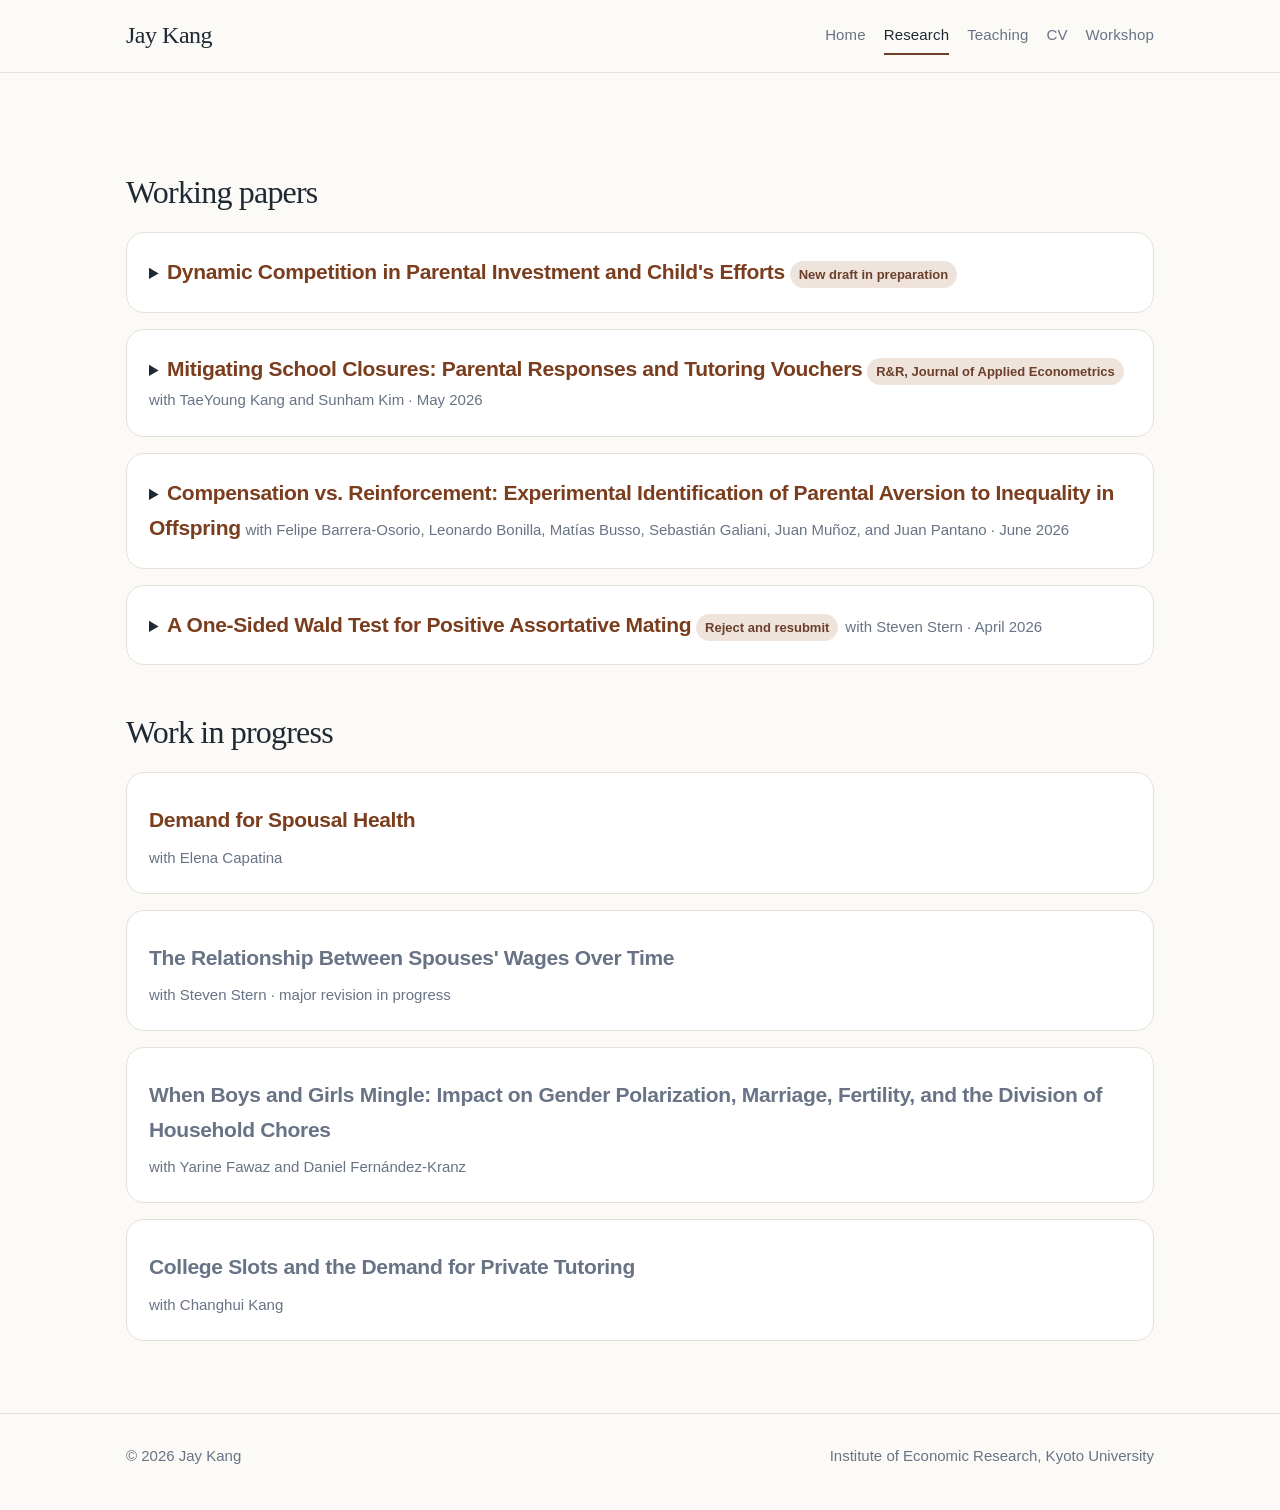
==== research.html @ d56e0472 "Add Google Analytics (GA4) to all pages" ====
<!doctype html>
<html lang="en">
<head>
  <meta charset="utf-8">
  <!-- Google Analytics (GA4) -->
  <script async src="https://www.googletagmanager.com/gtag/js?id=G-Q5BE9JWGGD"></script>
  <script>
    window.dataLayer = window.dataLayer || [];
    function gtag(){dataLayer.push(arguments);}
    gtag('js', new Date());
    gtag('config', 'G-Q5BE9JWGGD');
  </script>
  <meta name="viewport" content="width=device-width, initial-scale=1">
  <meta name="description" content="Research by Jay Kang.">
  <title>Research | Jay Kang</title>
  <link rel="stylesheet" href="assets/css/style.css">
  <!-- Teradive analytics -->
  <script>
  (function() {
    var d=document,s=d.createElement('script');
    s.src='https://teradive.com/t/0111522965ee/tracker.js';
    s.async=true;
    d.head.appendChild(s);
  })();
  </script>
</head>
<body>
  <header class="site-header">
    <div class="container nav-wrap">
      <a class="brand" href="index.html">Jay Kang</a>
      <nav class="nav" aria-label="Main navigation">
        <a href="index.html">Home</a>
        <a class="active" href="research.html">Research</a>
        <a href="teaching.html">Teaching</a>
        <a href="cv.html">CV</a>
        <a href="workshop.html">Workshop</a>
      </nav>
    </div>
  </header>

  <main>
    <div class="container">
      <h2>Working papers</h2>
      <div class="paper-list">
        <details class="paper">
          <summary>
            <a class="paper-title" href="https://jaykanglabor.github.io/jobmarket/Tournament_December.pdf" target="_blank" rel="noopener" onclick="event.stopPropagation()">Dynamic Competition in Parental Investment and Child's Efforts</a>
            <span class="paper-meta"><span class="badge">New draft in preparation</span></span>
          </summary>
          <div class="paper-body">
            <p>Competition for limited seats in prestigious colleges generates a "rat-race" equilibrium effect, driving demand for parental investment. Using admissions cutoffs, I document that attending a more prestigious college tier yields a substantial initial income premium—controlling for college entrance exam scores—with this gap widening over the lifecycle. I develop and estimate a dynamic tournament model in which each household chooses tutoring quality, tutoring hours, and student self-study hours. The model explains persistently high educational investment despite modest effects on test scores, as students maintain investment to avoid dropping to lower tiers. Using the estimated model, I find that a substantial portion of tutoring is driven by the competition channel. Counterfactual analysis shows that expanding elite college seats improves household welfare by reducing tutoring expenditure and hours.</p>
            <p class="paper-note"><span class="note-label">Previously circulated as</span> "Parental Investment, Child's Efforts, and Intergenerational Mobility."</p>
            <p class="paper-note"><span class="note-label">Recognition</span> KAEA Best Job Market Paper Award (2022); Award for Excellence in Research (Dissertation Award), Stony Brook University (2023).</p>
            <p class="paper-note"><span class="note-label">Presented at</span> Hitotsubashi University, Stone Center at U Chicago, GRIPS, Toulouse Economics of Education Workshop, University of Southampton, SOLE, SEHO, Kansai Labor, Yokohama National University, Korea University, Mannheim Family Economics Workshop, UNSW, ANU, Kyoto University, IAAE, University of Gothenburg, Missouri University of Science &amp; Technology, KDI, KIEP, KLI, SEA, DSE Summer School, AASLE, SBU Game Theory, and WEAI.</p>
            <div class="paper-links">
              <a href="https://jaykanglabor.github.io/jobmarket/Kang_JMP_draft.pdf">January 2023 draft</a>
            </div>
          </div>
        </details>

        <details class="paper">
          <summary>
            <a class="paper-title" href="https://jaykanglabor.github.io/jobmarket/KangKangKim_Voucher.pdf" target="_blank" rel="noopener" onclick="event.stopPropagation()">Mitigating School Closures: Parental Responses and Tutoring Vouchers</a>
            <span class="paper-meta"><span class="badge badge-rr">R&amp;R, Journal of Applied Econometrics</span>with TaeYoung Kang and Sunham Kim · May 2026</span>
          </summary>
          <div class="paper-body">
            <p>We investigate how reduced in-person school days affect educational inequality through parental responses. Exploiting quasi-experimental variation in school-level in-person days and a linked administrative–survey panel, we find that each ten-day loss increases household tutoring expenditure by 4 percent and within-school test-score dispersion by 25 percent. We build and estimate a household choice model in which formal schooling and tutoring jointly generate test scores. Estimates suggest that tutoring substitutes for in-person days and that closures burden low-income households disproportionately. Counterfactual simulations show that a means-tested tutoring-voucher program matches the overall inequality reduction of a universal scheme while cutting costs by 20 percent.</p>
            <p class="paper-note"><span class="note-label">Media coverage</span> The Kyunghyang Shinmun.</p>
          </div>
        </details>

        <details class="paper">
          <summary>
            <a class="paper-title" href="https://papers.ssrn.com/sol3/papers.cfm?abstract_id=6966958" target="_blank" rel="noopener" onclick="event.stopPropagation()">Compensation vs. Reinforcement: Experimental Identification of Parental Aversion to Inequality in Offspring</a>
            <span class="paper-meta">with Felipe Barrera-Osorio, Leonardo Bonilla, Matías Busso, Sebastián Galiani, Juan Muñoz, and Juan Pantano · June 2026</span>
          </summary>
          <div class="paper-body">
            <p>Parents may invest differently across children by compensating the disadvantaged child or by reinforcing the child with higher expected returns. We study this question using a conditional cash transfer experiment that uniquely randomized transfers at the student level, generating exogenous variation in transfer exposure across siblings within the same household. The transfers increased short-run attendance among treated students but generated negative spillovers on untreated siblings: untreated siblings of treated students were 3.7 percentage points less likely to graduate from college, a decline of about 30 percent relative to the control mean. We interpret these effects using a dynamic model of household schooling decisions that identifies parental aversion to inequality in children's educational outcomes. The estimated model implies limited aversion to inequality in children's educational outcomes and reproduces held-out treatment effects not used in estimation. A decomposition shows that the negative spillover is primarily driven by substitution in educational investments toward the treated child.</p>
            <p class="paper-note"><span class="note-label">Presented at</span> Seoul National University, Aoyama Gakuin University, Australian National University, University of Technology Sydney, Korea University, Kyoto University, ISER at Osaka University, the Labor Economics Workshop at the University of Tokyo, AASLE 2023, SOLE/AASLE/EALE 2025, the Sejong Applied Micro Workshop, and the Econometric Society World Congress. Coauthors' presentations are not included.</p>
            <div class="paper-links">
              <a href="https://www.socialscienceregistry.org/trials/7719">AEA RCT Registry</a>
            </div>
          </div>
        </details>

        <details class="paper">
          <summary>
            <a class="paper-title" href="https://jaykanglabor.github.io/jobmarket/assortativematingeasytest.pdf" target="_blank" rel="noopener" onclick="event.stopPropagation()">A One-Sided Wald Test for Positive Assortative Mating</a>
            <span class="paper-meta"><span class="badge">Reject and resubmit</span>with Steven Stern · April 2026</span>
          </summary>
          <div class="paper-body">
            <p>We develop a one-sided Wald test for positive assortative mating (PAM) that tests the null hypothesis of random matching against the alternative of PAM. By framing the problem as testing equality constraints against inequality constraints, our test statistic follows a chi-bar-squared distribution under the null. Monte Carlo simulations demonstrate that the test performs well under weak assortative mating and moderate sample sizes. Empirical applications using CPS data confirm that our method effectively detects PAM on predicted wages.</p>
          </div>
        </details>
      </div>

      <h2>Work in progress</h2>
      <div class="paper-list">
        <article class="paper">
          <p class="paper-title"><a href="https://jaykanglabor.github.io/jobmarket/Demand%20for%20Spousal%20Health.pdf" target="_blank" rel="noopener">Demand for Spousal Health</a></p>
          <p class="paper-meta">with Elena Capatina</p>
        </article>

        <article class="paper">
          <p class="paper-title">The Relationship Between Spouses' Wages Over Time</p>
          <p class="paper-meta">with Steven Stern · major revision in progress</p>
        </article>

        <article class="paper">
          <p class="paper-title">When Boys and Girls Mingle: Impact on Gender Polarization, Marriage, Fertility, and the Division of Household Chores</p>
          <p class="paper-meta">with Yarine Fawaz and Daniel Fernández-Kranz</p>
        </article>

        <article class="paper">
          <p class="paper-title">College Slots and the Demand for Private Tutoring</p>
          <p class="paper-meta">with Changhui Kang</p>
        </article>
      </div>

    </div>
  </main>

  <footer class="site-footer">
    <div class="container footer-wrap">
      <span>© 2026 Jay Kang</span>
      <span>Institute of Economic Research, Kyoto University</span>
    </div>
  </footer>
</body>
</html>
---- assets/css/style.css ----
/*
  Jay Kang academic website
  Plain HTML/CSS. No build step required.
  To edit colors, start with the variables below.
*/

:root {
  --bg: #fbfaf7;
  --paper: #ffffff;
  --ink: #1f2933;
  --muted: #687385;
  --line: #e6e0d8;
  --accent: #6b3f2a;
  --accent-soft: #efe4dc;
  --link: #7a3d1d;
  --shadow: 0 18px 40px rgba(31, 41, 51, 0.08);
  --radius: 18px;
  --max-width: 1080px;
}

* {
  box-sizing: border-box;
}

html {
  scroll-behavior: smooth;
}

body {
  margin: 0;
  background: var(--bg);
  color: var(--ink);
  font-family: -apple-system, BlinkMacSystemFont, "Segoe UI", Roboto, Helvetica, Arial, sans-serif;
  font-size: 17px;
  line-height: 1.65;
}

img {
  max-width: 100%;
  display: block;
}

a {
  color: var(--link);
  text-decoration: none;
}

a:hover,
a:focus {
  text-decoration: underline;
}

.container {
  max-width: var(--max-width);
  margin: 0 auto;
  padding: 0 26px;
}

.site-header {
  border-bottom: 1px solid var(--line);
  background: rgba(251, 250, 247, 0.92);
  backdrop-filter: blur(10px);
  position: sticky;
  top: 0;
  z-index: 10;
}

.nav-wrap {
  min-height: 72px;
  display: flex;
  align-items: center;
  justify-content: space-between;
  gap: 28px;
}

.brand {
  font-family: Georgia, "Times New Roman", serif;
  font-size: 24px;
  color: var(--ink);
  letter-spacing: -0.02em;
  white-space: nowrap;
}

.nav {
  display: flex;
  flex-wrap: wrap;
  justify-content: flex-end;
  gap: 18px;
  font-size: 15px;
  letter-spacing: 0.01em;
}

.nav a {
  color: var(--muted);
  padding: 6px 0;
  border-bottom: 2px solid transparent;
}

.nav a:hover,
.nav a:focus,
.nav a.active {
  color: var(--ink);
  border-bottom-color: var(--accent);
  text-decoration: none;
}

main {
  padding: 52px 0 72px;
}

.hero {
  display: grid;
  grid-template-columns: minmax(0, 1.45fr) minmax(260px, 0.7fr);
  gap: 54px;
  align-items: start;
}

.kicker {
  color: var(--accent);
  font-weight: 700;
  text-transform: uppercase;
  font-size: 13px;
  letter-spacing: 0.11em;
  margin: 0 0 16px;
}

h1,
h2,
h3 {
  line-height: 1.22;
  margin: 0 0 16px;
}

h1 {
  font-family: Georgia, "Times New Roman", serif;
  font-weight: 500;
  font-size: clamp(42px, 7vw, 78px);
  letter-spacing: -0.055em;
}

h2 {
  font-family: Georgia, "Times New Roman", serif;
  font-size: 32px;
  font-weight: 500;
  letter-spacing: -0.025em;
  margin-top: 48px;
}

h3 {
  font-size: 21px;
  font-weight: 700;
  letter-spacing: -0.01em;
}

.lead {
  font-size: clamp(20px, 2.2vw, 25px);
  line-height: 1.48;
  color: #344055;
  max-width: 780px;
  margin: 0 0 24px;
}

.meta-line {
  color: var(--muted);
  margin: 0 0 24px;
}

.button-row {
  display: flex;
  flex-wrap: wrap;
  gap: 10px;
  margin: 26px 0 0;
}

.button {
  display: inline-flex;
  align-items: center;
  justify-content: center;
  border: 1px solid var(--line);
  border-radius: 999px;
  padding: 9px 15px;
  background: var(--paper);
  color: var(--ink);
  box-shadow: 0 4px 16px rgba(31, 41, 51, 0.04);
  font-size: 15px;
}

.button.primary {
  background: var(--accent);
  color: #fff;
  border-color: var(--accent);
}

.button:hover,
.button:focus {
  text-decoration: none;
  transform: translateY(-1px);
}

.profile-card {
  background: var(--paper);
  border: 1px solid var(--line);
  border-radius: var(--radius);
  padding: 18px;
  box-shadow: var(--shadow);
}

.profile-card img {
  border-radius: 14px;
  aspect-ratio: 1 / 1;
  object-fit: cover;
  background: var(--accent-soft);
}

.profile-card .name {
  margin: 18px 0 4px;
  font-size: 20px;
  font-weight: 700;
}

.profile-card .role,
.profile-card .small {
  color: var(--muted);
  font-size: 15px;
  line-height: 1.5;
  margin: 0;
}

.profile-links {
  margin-top: 14px;
  display: grid;
  gap: 7px;
  font-size: 15px;
}

.section-grid {
  display: grid;
  grid-template-columns: repeat(3, minmax(0, 1fr));
  gap: 16px;
  margin-top: 22px;
}

.tile,
.paper,
.notice,
.timeline-item,
.schedule-row {
  background: var(--paper);
  border: 1px solid var(--line);
  border-radius: var(--radius);
  padding: 22px;
}

.tile p,
.paper p,
.notice p,
.timeline-item p {
  color: var(--muted);
  margin: 8px 0 0;
}

.paper-list {
  display: grid;
  gap: 16px;
  margin-top: 20px;
}

.paper-title {
  font-size: 21px;
  font-weight: 750;
  letter-spacing: -0.015em;
  margin: 0 0 4px;
}

.paper-meta {
  color: var(--muted);
  font-size: 15px;
  margin: 0 0 10px;
}

.paper-links {
  display: flex;
  flex-wrap: wrap;
  gap: 12px;
  margin-top: 12px;
  font-size: 15px;
}

.badge {
  display: inline-block;
  border-radius: 999px;
  padding: 3px 9px;
  background: var(--accent-soft);
  color: var(--accent);
  font-size: 13px;
  font-weight: 700;
  margin-right: 7px;
}

.page-title {
  max-width: 820px;
  margin-bottom: 36px;
}

.page-title h1 {
  font-size: clamp(38px, 6vw, 64px);
}

.two-column {
  display: grid;
  grid-template-columns: minmax(0, 0.9fr) minmax(0, 1.1fr);
  gap: 32px;
}

.sidebar-note {
  border-left: 3px solid var(--accent);
  padding-left: 18px;
  color: var(--muted);
}

.list-plain {
  margin: 0;
  padding-left: 21px;
}

.list-plain li + li {
  margin-top: 8px;
}

.timeline {
  display: grid;
  gap: 14px;
}

.timeline-item {
  display: grid;
  grid-template-columns: 150px minmax(0, 1fr);
  gap: 20px;
}

.year {
  color: var(--accent);
  font-weight: 800;
}

.workshop-hero {
  background: var(--paper);
  border: 1px solid var(--line);
  border-radius: calc(var(--radius) + 8px);
  padding: clamp(26px, 5vw, 48px);
  box-shadow: var(--shadow);
}

.schedule {
  display: grid;
  gap: 10px;
  margin-top: 18px;
}

.schedule-row {
  display: grid;
  grid-template-columns: 120px minmax(0, 1fr);
  gap: 18px;
  padding: 18px 20px;
}

.schedule-time {
  color: var(--accent);
  font-weight: 800;
  white-space: nowrap;
}

.site-footer {
  border-top: 1px solid var(--line);
  color: var(--muted);
  padding: 30px 0 42px;
  font-size: 15px;
}

.footer-wrap {
  display: flex;
  justify-content: space-between;
  gap: 24px;
  flex-wrap: wrap;
}

@media (max-width: 820px) {
  .nav-wrap {
    align-items: flex-start;
    flex-direction: column;
    padding: 18px 0;
    gap: 10px;
  }

  .nav {
    justify-content: flex-start;
  }

  .hero,
  .two-column {
    grid-template-columns: 1fr;
  }

  .profile-card {
    max-width: 380px;
  }

  .section-grid {
    grid-template-columns: 1fr;
  }

  .timeline-item,
  .schedule-row {
    grid-template-columns: 1fr;
    gap: 6px;
  }
}

@media print {
  .site-header,
  .site-footer,
  .button-row {
    display: none;
  }

  body {
    background: #fff;
    color: #000;
    font-size: 12pt;
  }

  main {
    padding: 0;
  }

  .container {
    max-width: none;
    padding: 0;
  }

  .paper,
  .tile,
  .timeline-item,
  .notice {
    border: 0;
    padding: 0;
  }
}
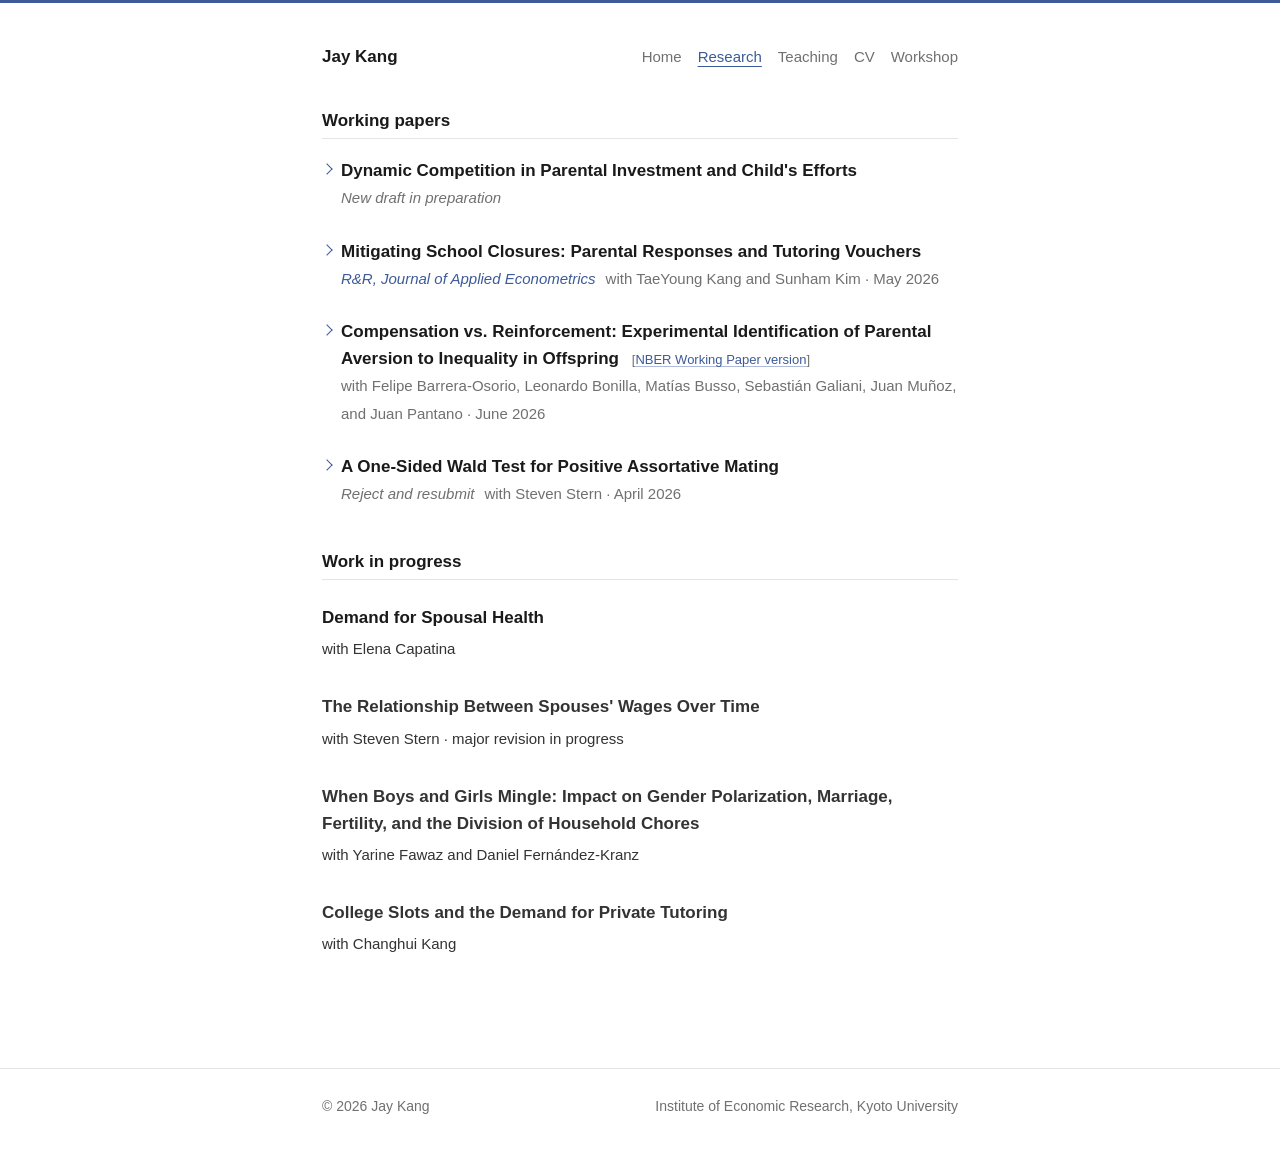
==== commit 63c6bf16: "Bracket the inline NBER reference link" ====
--- a/research.html
+++ b/research.html
@@ -71,7 +71,10 @@
 
         <details class="paper">
           <summary>
-            <a class="paper-title" href="https://papers.ssrn.com/sol3/papers.cfm?abstract_id=6966958" target="_blank" rel="noopener" onclick="event.stopPropagation()">Compensation vs. Reinforcement: Experimental Identification of Parental Aversion to Inequality in Offspring</a>
+            <span class="paper-headline">
+              <a class="paper-title" href="https://papers.ssrn.com/sol3/papers.cfm?abstract_id=6966958" target="_blank" rel="noopener" onclick="event.stopPropagation()">Compensation vs. Reinforcement: Experimental Identification of Parental Aversion to Inequality in Offspring</a>
+              <span class="paper-ref">[<a href="https://www.nber.org/papers/w35375" target="_blank" rel="noopener" onclick="event.stopPropagation()">NBER Working Paper version</a>]</span>
+            </span>
             <span class="paper-meta">with Felipe Barrera-Osorio, Leonardo Bonilla, Matías Busso, Sebastián Galiani, Juan Muñoz, and Juan Pantano · June 2026</span>
           </summary>
           <div class="paper-body">
--- a/assets/css/style.css
+++ b/assets/css/style.css
@@ -1,21 +1,17 @@
 /*
-  Jay Kang academic website
-  Plain HTML/CSS. No build step required.
-  To edit colors, start with the variables below.
+  Hyunjae (Jay) Kang — minimal academic website
+  Plain HTML/CSS. No build step. Text-first, single column.
 */
 
 :root {
-  --bg: #fbfaf7;
-  --paper: #ffffff;
-  --ink: #1f2933;
-  --muted: #687385;
-  --line: #e6e0d8;
-  --accent: #6b3f2a;
-  --accent-soft: #efe4dc;
-  --link: #7a3d1d;
-  --shadow: 0 18px 40px rgba(31, 41, 51, 0.08);
-  --radius: 18px;
-  --max-width: 1080px;
+  --ink: #1a1a1a;
+  --muted: #707070;
+  --line: #e4e4e4;
+  --link: #1a1a1a;
+  --accent: #3d5a99;        /* refined slate indigo */
+  --accent-deep: #2c4373;   /* darker, for hover/contrast */
+  --accent-soft: #aebbdd;   /* light tint for underlines */
+  --max-width: 680px;
 }
 
 * {
@@ -23,16 +19,18 @@
 }
 
 html {
-  scroll-behavior: smooth;
+  -webkit-text-size-adjust: 100%;
 }
 
 body {
   margin: 0;
-  background: var(--bg);
+  background: #fff;
   color: var(--ink);
   font-family: -apple-system, BlinkMacSystemFont, "Segoe UI", Roboto, Helvetica, Arial, sans-serif;
   font-size: 17px;
-  line-height: 1.65;
+  line-height: 1.6;
+  -webkit-font-smoothing: antialiased;
+  border-top: 3px solid var(--accent);
 }
 
 img {
@@ -41,380 +39,547 @@
 }
 
 a {
-  color: var(--link);
-  text-decoration: none;
+  color: var(--accent);
+  text-decoration: underline;
+  text-underline-offset: 2px;
+  text-decoration-thickness: 1px;
+  text-decoration-color: var(--accent-soft);
 }
 
 a:hover,
 a:focus {
-  text-decoration: underline;
+  color: var(--accent-deep);
+  text-decoration-color: var(--accent);
 }
 
 .container {
   max-width: var(--max-width);
   margin: 0 auto;
-  padding: 0 26px;
-}
+  padding: 0 22px;
+}
+
+/* ---------- Header / nav ---------- */
 
 .site-header {
-  border-bottom: 1px solid var(--line);
-  background: rgba(251, 250, 247, 0.92);
-  backdrop-filter: blur(10px);
-  position: sticky;
-  top: 0;
-  z-index: 10;
+  padding: 40px 0 0;
 }
 
 .nav-wrap {
-  min-height: 72px;
   display: flex;
-  align-items: center;
+  align-items: baseline;
   justify-content: space-between;
-  gap: 28px;
+  gap: 18px;
+  flex-wrap: wrap;
 }
 
 .brand {
-  font-family: Georgia, "Times New Roman", serif;
-  font-size: 24px;
+  font-size: 17px;
+  font-weight: 600;
   color: var(--ink);
-  letter-spacing: -0.02em;
-  white-space: nowrap;
+  text-decoration: none;
+  letter-spacing: 0;
+}
+
+.brand:hover,
+.brand:focus {
+  color: var(--accent);
 }
 
 .nav {
   display: flex;
   flex-wrap: wrap;
-  justify-content: flex-end;
-  gap: 18px;
+  gap: 16px;
   font-size: 15px;
-  letter-spacing: 0.01em;
 }
 
 .nav a {
   color: var(--muted);
-  padding: 6px 0;
-  border-bottom: 2px solid transparent;
+  text-decoration: none;
+  padding: 0;
 }
 
 .nav a:hover,
 .nav a:focus,
 .nav a.active {
-  color: var(--ink);
-  border-bottom-color: var(--accent);
-  text-decoration: none;
-}
+  color: var(--accent);
+}
+
+.nav a.active {
+  text-decoration: underline;
+  text-underline-offset: 4px;
+  text-decoration-color: var(--accent);
+}
+
+/* ---------- Layout ---------- */
 
 main {
-  padding: 52px 0 72px;
-}
-
-.hero {
-  display: grid;
-  grid-template-columns: minmax(0, 1.45fr) minmax(260px, 0.7fr);
-  gap: 54px;
-  align-items: start;
-}
+  padding: 36px 0 56px;
+}
+
+.hero,
+.two-column {
+  display: block;
+}
+
+/* ---------- Intro (text + profile photo) ---------- */
+
+.intro {
+  display: flex;
+  align-items: flex-start;
+  gap: 30px;
+}
+
+.intro-text {
+  flex: 1 1 auto;
+  min-width: 0;
+}
+
+.profile-photo {
+  flex: none;
+  width: 240px;
+  height: auto;
+  border-radius: 10px;
+  border: 1px solid var(--line);
+  box-shadow: 0 6px 22px rgba(44, 67, 115, 0.12);
+}
+
+/* ---------- Typography ---------- */
 
 .kicker {
   color: var(--accent);
-  font-weight: 700;
+  font-size: 13px;
+  font-weight: 600;
   text-transform: uppercase;
-  font-size: 13px;
-  letter-spacing: 0.11em;
-  margin: 0 0 16px;
+  letter-spacing: 0.08em;
+  margin: 0 0 10px;
 }
 
 h1,
 h2,
 h3 {
-  line-height: 1.22;
-  margin: 0 0 16px;
+  line-height: 1.3;
+  margin: 0 0 12px;
+  font-weight: 600;
 }
 
 h1 {
-  font-family: Georgia, "Times New Roman", serif;
-  font-weight: 500;
-  font-size: clamp(42px, 7vw, 78px);
-  letter-spacing: -0.055em;
+  font-size: 30px;
+  letter-spacing: -0.01em;
+  color: var(--accent-deep); /* fallback if background-clip unsupported */
+}
+
+@supports ((-webkit-background-clip: text) or (background-clip: text)) {
+  h1 {
+    background: linear-gradient(100deg, var(--accent-deep) 0%, var(--accent) 55%, #6b7fb3 100%);
+    -webkit-background-clip: text;
+    background-clip: text;
+    -webkit-text-fill-color: transparent;
+    color: transparent;
+  }
 }
 
 h2 {
-  font-family: Georgia, "Times New Roman", serif;
-  font-size: 32px;
-  font-weight: 500;
-  letter-spacing: -0.025em;
-  margin-top: 48px;
+  font-size: 17px;
+  margin-top: 44px;
+  padding-bottom: 6px;
+  border-bottom: 1px solid var(--line);
+}
+
+.container > h2:first-child {
+  margin-top: 4px;
 }
 
 h3 {
-  font-size: 21px;
-  font-weight: 700;
-  letter-spacing: -0.01em;
+  font-size: 16px;
 }
 
 .lead {
-  font-size: clamp(20px, 2.2vw, 25px);
-  line-height: 1.48;
-  color: #344055;
-  max-width: 780px;
-  margin: 0 0 24px;
+  font-size: 19px;
+  line-height: 1.5;
+  color: var(--ink);
+  margin: 0 0 14px;
 }
 
 .meta-line {
   color: var(--muted);
-  margin: 0 0 24px;
-}
+  font-size: 15px;
+  margin: 0 0 10px;
+}
+
+p {
+  margin: 0 0 14px;
+}
+
+/* ---------- Links row (replaces buttons) ---------- */
 
 .button-row {
   display: flex;
   flex-wrap: wrap;
-  gap: 10px;
-  margin: 26px 0 0;
+  gap: 6px 14px;
+  margin: 18px 0 0;
+  font-size: 15px;
 }
 
 .button {
-  display: inline-flex;
-  align-items: center;
-  justify-content: center;
-  border: 1px solid var(--line);
-  border-radius: 999px;
-  padding: 9px 15px;
-  background: var(--paper);
-  color: var(--ink);
-  box-shadow: 0 4px 16px rgba(31, 41, 51, 0.04);
-  font-size: 15px;
-}
-
-.button.primary {
-  background: var(--accent);
-  color: #fff;
-  border-color: var(--accent);
+  display: inline;
+  border: 0;
+  background: none;
+  padding: 0;
+  color: var(--link);
+  border-radius: 0;
+  box-shadow: none;
+  font-size: inherit;
+  text-decoration: underline;
+  text-underline-offset: 2px;
+  text-decoration-color: #bdbdbd;
 }
 
 .button:hover,
 .button:focus {
-  text-decoration: none;
-  transform: translateY(-1px);
-}
-
-.profile-card {
-  background: var(--paper);
-  border: 1px solid var(--line);
-  border-radius: var(--radius);
-  padding: 18px;
-  box-shadow: var(--shadow);
-}
-
-.profile-card img {
-  border-radius: 14px;
-  aspect-ratio: 1 / 1;
-  object-fit: cover;
-  background: var(--accent-soft);
-}
-
-.profile-card .name {
-  margin: 18px 0 4px;
-  font-size: 20px;
-  font-weight: 700;
-}
-
-.profile-card .role,
-.profile-card .small {
-  color: var(--muted);
-  font-size: 15px;
-  line-height: 1.5;
-  margin: 0;
-}
-
-.profile-links {
-  margin-top: 14px;
+  text-decoration-color: var(--ink);
+}
+
+.button.primary {
+  font-weight: 600;
+}
+
+/* ---------- Papers / lists ---------- */
+
+.paper-list {
   display: grid;
-  gap: 7px;
-  font-size: 15px;
-}
-
-.section-grid {
-  display: grid;
-  grid-template-columns: repeat(3, minmax(0, 1fr));
-  gap: 16px;
-  margin-top: 22px;
-}
-
+  gap: 26px;
+  margin-top: 18px;
+}
+
+.paper,
 .tile,
-.paper,
 .notice,
 .timeline-item,
-.schedule-row {
-  background: var(--paper);
-  border: 1px solid var(--line);
-  border-radius: var(--radius);
-  padding: 22px;
-}
-
-.tile p,
-.paper p,
-.notice p,
-.timeline-item p {
-  color: var(--muted);
-  margin: 8px 0 0;
-}
-
-.paper-list {
-  display: grid;
-  gap: 16px;
-  margin-top: 20px;
+.schedule-row,
+.workshop-hero,
+.profile-card {
+  background: none;
+  border: 0;
+  border-radius: 0;
+  padding: 0;
+  box-shadow: none;
 }
 
 .paper-title {
-  font-size: 21px;
-  font-weight: 750;
-  letter-spacing: -0.015em;
-  margin: 0 0 4px;
+  font-size: 17px;
+  font-weight: 600;
+  letter-spacing: 0;
+  margin: 0 0 3px;
+}
+
+/* title doubles as the link to the paper — looks like a title, not a link */
+a.paper-title,
+.paper-title a {
+  color: var(--ink);
+  text-decoration: none;
+}
+
+a.paper-title:hover,
+a.paper-title:focus,
+.paper-title a:hover,
+.paper-title a:focus {
+  color: var(--accent);
+  text-decoration: underline;
+  text-decoration-color: var(--accent-soft);
+  text-underline-offset: 2px;
+}
+
+/* a small reference link sitting inline next to the title (e.g., NBER version) */
+details.paper > summary .paper-headline {
+  display: block;
+}
+
+details.paper > summary .paper-headline .paper-title {
+  display: inline;
+}
+
+.paper-ref {
+  margin-left: 8px;
+  font-size: 13px;
+  font-weight: 500;
+  white-space: nowrap;
+  color: var(--muted);
 }
 
 .paper-meta {
   color: var(--muted);
   font-size: 15px;
-  margin: 0 0 10px;
+  margin: 0 0 6px;
+}
+
+.paper p {
+  color: #333;
+  margin: 6px 0 0;
+}
+
+/* supplementary lines inside an expanded paper (presented at, recognition, etc.) */
+.paper-body .paper-note {
+  color: var(--muted);
+  font-size: 14px;
+  line-height: 1.55;
+  margin: 9px 0 0;
+}
+
+.note-label {
+  color: var(--accent);
+  font-weight: 600;
+  margin-right: 4px;
 }
 
 .paper-links {
   display: flex;
   flex-wrap: wrap;
-  gap: 12px;
-  margin-top: 12px;
+  gap: 14px;
+  margin-top: 8px;
   font-size: 15px;
 }
 
+/* ---------- Collapsible papers (details/summary) ---------- */
+
+details.paper > summary {
+  list-style: none;
+  cursor: pointer;
+  position: relative;
+  padding-left: 19px;
+  outline: none;
+}
+
+details.paper > summary::-webkit-details-marker {
+  display: none;
+}
+
+/* custom chevron in the accent color */
+details.paper > summary::before {
+  content: "";
+  position: absolute;
+  left: 1px;
+  top: 8px;
+  width: 7px;
+  height: 7px;
+  border-right: 1.5px solid var(--accent);
+  border-bottom: 1.5px solid var(--accent);
+  transform: rotate(-45deg);
+  transition: transform 0.2s ease;
+}
+
+details.paper[open] > summary::before {
+  transform: rotate(45deg);
+}
+
+details.paper > summary .paper-title {
+  display: block;
+  margin: 0;
+  transition: color 0.15s ease;
+}
+
+details.paper > summary .paper-meta {
+  margin: 3px 0 0;
+}
+
+details.paper > summary:hover .paper-title,
+details.paper[open] > summary .paper-title {
+  color: var(--accent);
+}
+
+details.paper > summary:focus-visible {
+  outline: 2px solid var(--accent-soft);
+  outline-offset: 3px;
+  border-radius: 2px;
+}
+
+.paper-body {
+  padding-left: 19px;
+  margin-top: 8px;
+}
+
+details.paper[open] > .paper-body {
+  animation: paper-reveal 0.22s ease;
+}
+
+@keyframes paper-reveal {
+  from {
+    opacity: 0;
+    transform: translateY(-3px);
+  }
+  to {
+    opacity: 1;
+    transform: translateY(0);
+  }
+}
+
+/* status text, formerly a colored badge */
 .badge {
-  display: inline-block;
-  border-radius: 999px;
-  padding: 3px 9px;
-  background: var(--accent-soft);
-  color: var(--accent);
-  font-size: 13px;
-  font-weight: 700;
-  margin-right: 7px;
-}
+  display: inline;
+  border-radius: 0;
+  padding: 0;
+  background: none;
+  color: var(--muted);
+  font-size: inherit;
+  font-weight: 400;
+  font-style: italic;
+  margin-right: 10px;
+}
+
+/* revise-and-resubmit highlight: mild blue */
+.badge-rr {
+  color: var(--accent);
+}
+
+/* ---------- Section grids -> simple stacked blocks ---------- */
+
+.section-grid {
+  display: grid;
+  gap: 16px;
+  margin-top: 16px;
+}
+
+.tile h3 {
+  margin-bottom: 2px;
+}
+
+.tile p,
+.notice p,
+.timeline-item p {
+  color: var(--muted);
+  margin: 2px 0 0;
+}
+
+/* ---------- Page title ---------- */
 
 .page-title {
-  max-width: 820px;
-  margin-bottom: 36px;
+  margin-bottom: 20px;
 }
 
 .page-title h1 {
-  font-size: clamp(38px, 6vw, 64px);
-}
-
-.two-column {
-  display: grid;
-  grid-template-columns: minmax(0, 0.9fr) minmax(0, 1.1fr);
-  gap: 32px;
+  font-size: 30px;
+}
+
+/* ---------- Sidebars / notices ---------- */
+
+.notice {
+  margin-top: 16px;
+}
+
+.two-column > .notice,
+aside.notice {
+  border-left: 2px solid var(--line);
+  padding-left: 16px;
+  margin-top: 40px;
 }
 
 .sidebar-note {
-  border-left: 3px solid var(--accent);
+  border-left: 2px solid var(--line);
+  padding-left: 16px;
+  color: var(--muted);
+}
+
+.list-plain {
+  margin: 8px 0 0;
   padding-left: 18px;
-  color: var(--muted);
-}
-
-.list-plain {
-  margin: 0;
-  padding-left: 21px;
 }
 
 .list-plain li + li {
-  margin-top: 8px;
-}
+  margin-top: 6px;
+}
+
+/* ---------- Timeline (CV) ---------- */
 
 .timeline {
   display: grid;
-  gap: 14px;
+  gap: 16px;
+  margin-top: 8px;
 }
 
 .timeline-item {
   display: grid;
-  grid-template-columns: 150px minmax(0, 1fr);
-  gap: 20px;
+  grid-template-columns: 70px minmax(0, 1fr);
+  gap: 16px;
+}
+
+.timeline-item h3 {
+  margin-bottom: 2px;
 }
 
 .year {
-  color: var(--accent);
-  font-weight: 800;
-}
+  color: var(--muted);
+  font-weight: 500;
+  font-size: 15px;
+}
+
+/* ---------- Workshop ---------- */
 
 .workshop-hero {
-  background: var(--paper);
-  border: 1px solid var(--line);
-  border-radius: calc(var(--radius) + 8px);
-  padding: clamp(26px, 5vw, 48px);
-  box-shadow: var(--shadow);
+  margin-bottom: 8px;
 }
 
 .schedule {
   display: grid;
-  gap: 10px;
-  margin-top: 18px;
+  gap: 0;
+  margin-top: 14px;
 }
 
 .schedule-row {
   display: grid;
-  grid-template-columns: 120px minmax(0, 1fr);
+  grid-template-columns: 130px minmax(0, 1fr);
   gap: 18px;
-  padding: 18px 20px;
+  padding: 10px 0;
+  border-bottom: 1px solid var(--line);
+  font-size: 15px;
 }
 
 .schedule-time {
-  color: var(--accent);
-  font-weight: 800;
+  color: var(--muted);
+  font-weight: 500;
   white-space: nowrap;
 }
+
+/* ---------- Footer ---------- */
 
 .site-footer {
   border-top: 1px solid var(--line);
   color: var(--muted);
-  padding: 30px 0 42px;
-  font-size: 15px;
+  padding: 26px 0 48px;
+  margin-top: 56px;
+  font-size: 14px;
 }
 
 .footer-wrap {
   display: flex;
   justify-content: space-between;
-  gap: 24px;
+  gap: 18px;
   flex-wrap: wrap;
 }
 
-@media (max-width: 820px) {
-  .nav-wrap {
-    align-items: flex-start;
-    flex-direction: column;
-    padding: 18px 0;
-    gap: 10px;
-  }
-
-  .nav {
-    justify-content: flex-start;
-  }
-
-  .hero,
-  .two-column {
-    grid-template-columns: 1fr;
-  }
-
-  .profile-card {
-    max-width: 380px;
-  }
-
-  .section-grid {
-    grid-template-columns: 1fr;
-  }
-
+/* ---------- Responsive ---------- */
+
+@media (max-width: 560px) {
   .timeline-item,
   .schedule-row {
     grid-template-columns: 1fr;
-    gap: 6px;
-  }
-}
+    gap: 2px;
+  }
+
+  h1,
+  .page-title h1 {
+    font-size: 26px;
+  }
+
+  .intro {
+    flex-direction: column-reverse;
+    gap: 18px;
+  }
+
+  .profile-photo {
+    width: 240px;
+  }
+}
+
+/* ---------- Print ---------- */
 
 @media print {
   .site-header,
@@ -424,9 +589,15 @@
   }
 
   body {
-    background: #fff;
     color: #000;
     font-size: 12pt;
+    border-top: 0;
+  }
+
+  h1 {
+    background: none;
+    -webkit-text-fill-color: #000;
+    color: #000;
   }
 
   main {
@@ -437,12 +608,4 @@
     max-width: none;
     padding: 0;
   }
-
-  .paper,
-  .tile,
-  .timeline-item,
-  .notice {
-    border: 0;
-    padding: 0;
-  }
-}
+}
